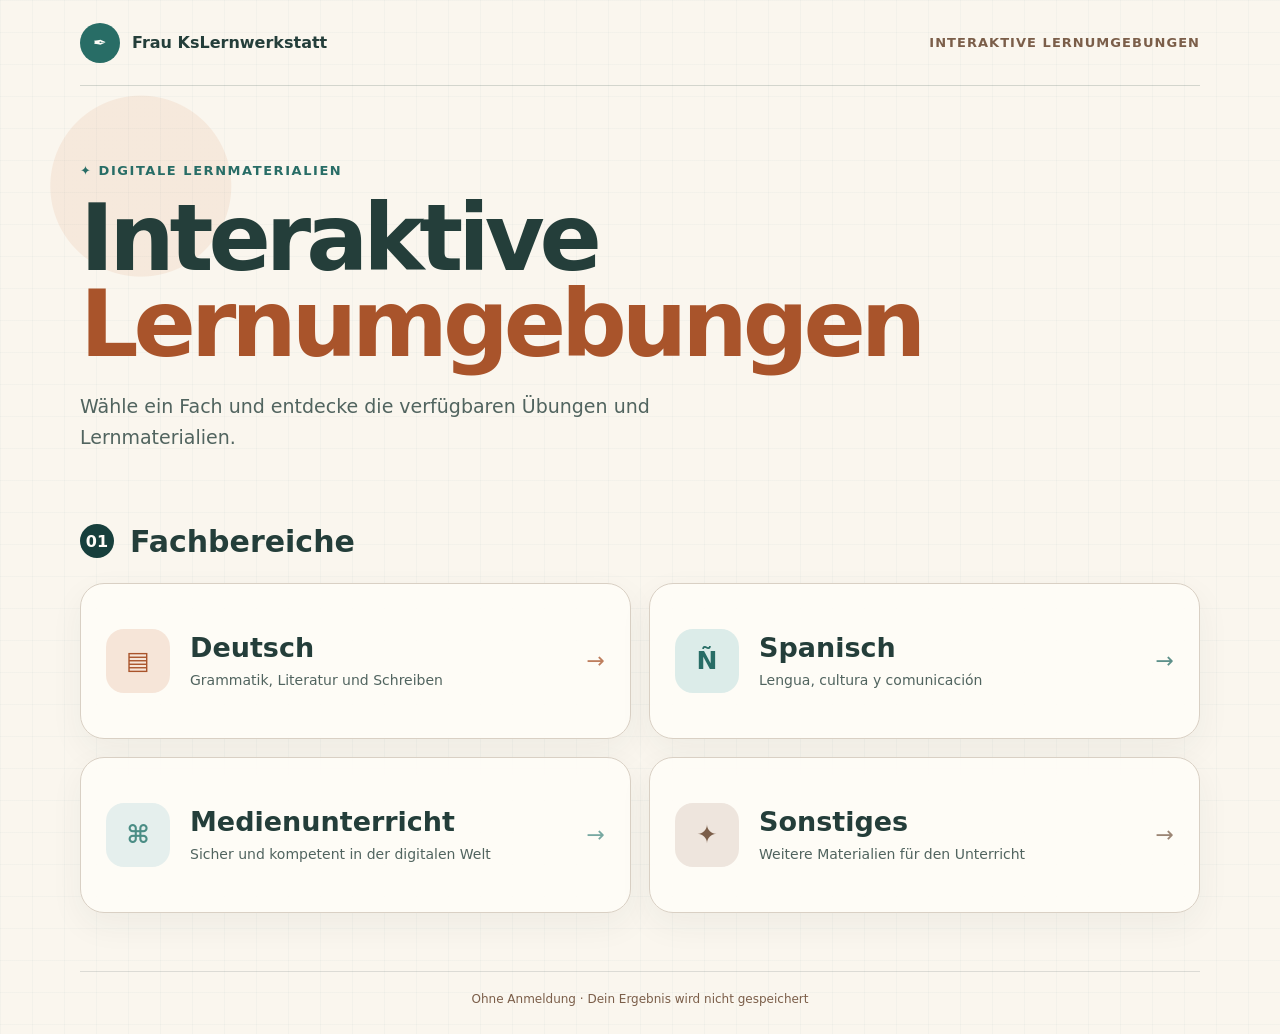
==== index.html @ 8bdb281b "Update description and brand button text in index.html" ====
<!doctype html>
<html lang="de">
<head>
  <meta charset="utf-8">
  <meta name="viewport" content="width=device-width,initial-scale=1">
  <meta name="description" content="Interaktive Lernmaterialien für Frau Ks Lernwerkstatt">
  <title>Frau Ks Lernwerkstatt</title>
  <link rel="stylesheet" href="style.css">
  <link rel="stylesheet" href="catalog.css">
</head>
<body>
  <main class="site-shell">
    <header class="topbar">
      <button class="brand brand-button" data-go="home"><span class="brand-mark">✒</span><span>Frau KsLernwerkstatt</span></button>
      <span class="class-label">Interaktive Lernumgebungen</span>
    </header>
    <div id="app"></div>
    <footer>Ohne Anmeldung · Dein Ergebnis wird nicht gespeichert</footer>
  </main>
  <script src="script.js"></script>
</body>
</html>
---- style.css ----
:root {
  --font: system-ui, -apple-system, BlinkMacSystemFont, "Segoe UI", sans-serif;

  --ink: #243e3a;
  --ink-soft: #51645f;
  --paper: #faf6ee;
  --surface: rgba(255, 253, 248, 0.9);
  --line: #d9d0c4;

  --petrol-900: #173f3c;
  --petrol-700: #286d66;
  --petrol-500: #4b8d85;
  --petrol-100: #dcece9;

  --orange-700: #a9542b;
  --orange-500: #d2763f;
  --orange-100: #f6e5d8;

  --brown-800: #5d4636;
  --brown-600: #7b5e49;
  --brown-100: #eee5dd;

  --white: #fffdf8;
  --good: #2f765c;
  --good-soft: #e2f0e8;
  --error: #a5503d;
  --error-soft: #f8e5df;
}

* { box-sizing: border-box; }

body {
  margin: 0;
  background: var(--paper);
  color: var(--ink);
  font-family: var(--font);
}

button, input, textarea, select { font: inherit; }

button {
  transition: transform 0.18s ease, background-color 0.18s ease,
    border-color 0.18s ease, box-shadow 0.18s ease;
}

button:focus-visible,
summary:focus-visible {
  outline: 3px solid rgba(210, 118, 63, 0.42);
  outline-offset: 3px;
}

.site-shell {
  min-height: 100vh;
  background:
    radial-gradient(circle at 11% 18%, rgba(210, 118, 63, 0.1) 0 90px, transparent 91px),
    linear-gradient(rgba(40, 109, 102, 0.03) 1px, transparent 1px),
    linear-gradient(90deg, rgba(40, 109, 102, 0.03) 1px, transparent 1px),
    var(--paper);
  background-size: auto, 32px 32px, 32px 32px, auto;
  display: flex;
  flex-direction: column;
}

.topbar {
  width: min(1120px, calc(100% - 40px));
  margin: auto;
  min-height: 86px;
  display: flex;
  align-items: center;
  justify-content: space-between;
  border-bottom: 1px solid rgba(36, 62, 58, 0.18);
}

.brand {
  display: flex;
  align-items: center;
  gap: 12px;
  color: inherit;
  text-decoration: none;
  font-weight: 800;
}

.brand-mark {
  width: 40px;
  height: 40px;
  display: grid;
  place-items: center;
  border-radius: 50%;
  color: var(--white);
  background: var(--petrol-700);
}

.class-label {
  color: var(--brown-600);
  font-size: 13px;
  font-weight: 800;
  letter-spacing: 0.08em;
  text-transform: uppercase;
}

#app { display: contents; }

.landing {
  width: min(1120px, calc(100% - 40px));
  margin: auto;
  padding: 72px 0 52px;
  display: grid;
  grid-template-columns: 1.15fr 0.85fr;
  gap: 64px;
  align-items: center;
}

.hero h1 {
  margin: 18px 0 24px;
  font-size: clamp(58px, 8vw, 96px);
  font-weight: 780;
  line-height: 0.92;
  letter-spacing: -0.055em;
}

.hero h1 em {
  color: var(--orange-700);
  font-style: normal;
}

.hero > p {
  max-width: 610px;
  margin: 0 0 30px;
  color: var(--ink-soft);
  font-size: 18px;
  line-height: 1.7;
}

.eyebrow {
  color: var(--petrol-700);
  font-size: 13px;
  font-weight: 900;
  letter-spacing: 0.12em;
  text-transform: uppercase;
}

.primary-button {
  min-height: 50px;
  padding: 0 22px;
  border: 0;
  border-radius: 14px;
  background: var(--petrol-700);
  color: var(--white);
  font-weight: 800;
  box-shadow: 0 8px 0 rgba(23, 63, 60, 0.17);
  cursor: pointer;
}

.primary-button:hover {
  background: var(--petrol-900);
  transform: translateY(-2px);
}

.primary-button:disabled {
  opacity: 0.45;
  box-shadow: none;
  cursor: not-allowed;
}

.meta-row {
  display: flex;
  gap: 22px;
  flex-wrap: wrap;
  margin-top: 28px;
  color: var(--brown-600);
  font-size: 13px;
  font-weight: 700;
}

.meta-row span::before {
  content: "✓";
  color: var(--petrol-700);
  margin-right: 6px;
}

.lesson-card {
  position: relative;
  min-height: 440px;
  padding: 36px;
  overflow: hidden;
  border-radius: 34px 34px 110px 34px;
  color: var(--white);
  background: var(--petrol-900);
  box-shadow: 18px 20px 0 rgba(210, 118, 63, 0.14);
  display: flex;
  flex-direction: column;
  justify-content: space-between;
}

.card-number {
  color: #efad7f;
  font-size: 22px;
  font-weight: 700;
}

.animal-seal {
  align-self: center;
  width: 145px;
  height: 145px;
  display: grid;
  place-items: center;
  border: 2px solid #efad7f;
  border-radius: 50%;
  color: #efad7f;
  font-size: 36px;
  font-style: italic;
  font-weight: 750;
  transform: rotate(-8deg);
}

.card-kicker {
  margin: 0 0 8px;
  color: #b8d8d3;
  font-size: 12px;
  font-weight: 800;
  letter-spacing: 0.12em;
  text-transform: uppercase;
}

.lesson-card h2 {
  margin: 0 0 9px;
  font-size: 30px;
  font-weight: 760;
}

.lesson-card p:last-child {
  margin: 0;
  color: #dce8e5;
  line-height: 1.6;
}

.rule-box {
  grid-column: 1 / -1;
  border: 1px solid var(--line);
  border-radius: 18px;
  background: rgba(255, 253, 248, 0.72);
}

.rule-box summary {
  cursor: pointer;
  padding: 20px 24px;
  font-weight: 800;
}

.rule-grid {
  display: grid;
  grid-template-columns: 1fr 1fr;
  gap: 24px;
  padding: 0 24px 24px;
  color: var(--ink-soft);
  line-height: 1.6;
}

.rule-grid p {
  margin: 0;
  padding-left: 18px;
  border-left: 3px solid var(--orange-500);
}

mark { background: var(--orange-100); }

.quiz-wrap,
.result-card {
  width: min(820px, calc(100% - 40px));
  margin: auto;
  padding: 58px 0;
}

.quiz-heading {
  display: flex;
  align-items: end;
  justify-content: space-between;
  gap: 20px;
  margin-bottom: 18px;
}

.quiz-heading p {
  margin: 0 0 7px;
  color: var(--petrol-700);
  font-size: 13px;
  font-weight: 900;
  text-transform: uppercase;
}

.quiz-heading h1 {
  margin: 0;
  font-size: clamp(28px, 5vw, 42px);
  font-weight: 760;
}

.score {
  padding: 9px 13px;
  border-radius: 999px;
  background: var(--petrol-100);
  color: var(--petrol-900);
  font-size: 13px;
  font-weight: 800;
}

.progress {
  height: 8px;
  margin-bottom: 26px;
  border-radius: 9px;
  background: #e5dfd6;
  overflow: hidden;
}

.progress span {
  display: block;
  height: 100%;
  background: var(--orange-500);
  transition: width 0.25s;
}

.question-card {
  border: 1px solid var(--line);
  border-radius: 28px;
  padding: clamp(24px, 5vw, 46px);
  background: var(--surface);
  box-shadow: 0 24px 70px rgba(36, 62, 58, 0.08);
}

.infinitive {
  display: inline-block;
  padding: 7px 11px;
  border-radius: 8px;
  background: var(--brown-100);
  color: var(--brown-800);
  font-size: 13px;
}

.sentence {
  margin: 25px 0 30px;
  font-size: clamp(25px, 4vw, 34px);
  font-weight: 650;
  line-height: 1.35;
}

.answer-list {
  display: grid;
  grid-template-columns: repeat(3, 1fr);
  gap: 12px;
}

.answer {
  min-height: 64px;
  cursor: pointer;
  border: 2px solid var(--line);
  border-radius: 14px;
  background: var(--white);
  padding: 15px;
  color: var(--ink);
  font-size: 17px;
  font-weight: 750;
}

.answer:hover,
.answer.selected {
  border-color: var(--petrol-700);
  background: var(--petrol-100);
}

.answer.correct {
  border-color: var(--good);
  background: var(--good-soft);
}

.answer.wrong {
  border-color: var(--error);
  background: var(--error-soft);
}

.feedback {
  margin-top: 22px;
  padding: 16px 18px;
  border-radius: 14px;
  display: grid;
  gap: 4px;
  line-height: 1.5;
}

.feedback.good {
  background: var(--good-soft);
  color: #225a46;
}

.feedback.try-again {
  background: var(--error-soft);
  color: #783c30;
}

.feedback span { font-size: 14px; }

.quiz-actions {
  display: flex;
  justify-content: flex-end;
  margin-top: 28px;
}

.result-card {
  text-align: center;
  max-width: 680px;
}

.result-icon {
  width: 86px;
  height: 86px;
  margin: 0 auto 28px;
  display: grid;
  place-items: center;
  border-radius: 50%;
  background: var(--petrol-700);
  color: var(--white);
  font-size: 34px;
}

.result-card h1 {
  margin: 14px 0;
  font-size: clamp(44px, 8vw, 68px);
  font-weight: 780;
}

.result-card > p:not(.eyebrow) {
  max-width: 520px;
  margin: 0 auto;
  color: var(--ink-soft);
  font-size: 18px;
  line-height: 1.6;
}

.score-track {
  display: grid;
  grid-template-columns: repeat(8, 1fr);
  gap: 8px;
  max-width: 460px;
  margin: 32px auto;
}

.score-track span {
  height: 12px;
  border-radius: 999px;
  background: #e3ddd4;
}

.score-track .filled { background: var(--orange-500); }

footer {
  width: min(1120px, calc(100% - 40px));
  margin: auto;
  padding: 20px 0 28px;
  border-top: 1px solid rgba(36, 62, 58, 0.14);
  color: var(--brown-600);
  text-align: center;
  font-size: 12px;
}

@media (max-width: 760px) {
  .class-label { display: none; }
  .landing {
    grid-template-columns: 1fr;
    padding-top: 44px;
    gap: 38px;
  }
  .hero h1 { font-size: clamp(52px, 16vw, 74px); }
  .lesson-card { min-height: 370px; }
  .rule-box { grid-column: auto; }
  .rule-grid { grid-template-columns: 1fr; }
  .quiz-heading { align-items: start; }
  .answer-list { grid-template-columns: 1fr; }
  .question-card { border-radius: 22px; }
}
---- catalog.css ----
.brand-button {
  padding: 0;
  border: 0;
  background: transparent;
  cursor: pointer;
}

.catalog-page {
  width: min(1120px, calc(100% - 40px));
  margin: auto;
  padding: 64px 0 58px;
}

.catalog-hero {
  max-width: 820px;
  margin-bottom: 70px;
}

.catalog-hero h1 {
  margin: 18px 0 22px;
  font-size: clamp(54px, 8vw, 92px);
  font-weight: 780;
  line-height: 0.94;
  letter-spacing: -0.055em;
}

.catalog-hero h1 em {
  color: var(--orange-700);
  font-style: normal;
}

.catalog-hero > p:last-child {
  max-width: 650px;
  color: var(--ink-soft);
  font-size: 19px;
  line-height: 1.65;
}

.catalog-section { margin-top: 36px; }

.section-heading {
  display: flex;
  align-items: center;
  gap: 16px;
  margin-bottom: 24px;
}

.section-heading span {
  display: grid;
  place-items: center;
  width: 34px;
  height: 34px;
  border-radius: 50%;
  background: var(--petrol-900);
  color: var(--white);
  font-weight: 800;
}

.section-heading h2 {
  margin: 0;
  font-size: 30px;
  font-weight: 760;
}

.subject-grid {
  display: grid;
  grid-template-columns: repeat(2, 1fr);
  gap: 18px;
}

.subject-card {
  --subject: var(--petrol-700);
  --subject-soft: var(--petrol-100);
  min-height: 156px;
  width: 100%;
  padding: 25px;
  border: 1px solid var(--line);
  border-radius: 24px;
  background: var(--surface);
  color: var(--ink);
  cursor: pointer;
  display: grid;
  grid-template-columns: auto 1fr auto;
  align-items: center;
  gap: 20px;
  text-align: left;
  box-shadow: 0 12px 34px rgba(36, 62, 58, 0.055);
}

.subject-card:hover {
  transform: translateY(-4px);
  border-color: var(--subject);
  box-shadow: 0 16px 40px rgba(36, 62, 58, 0.1);
}

.subject-icon {
  width: 64px;
  height: 64px;
  display: grid;
  place-items: center;
  border-radius: 18px;
  background: var(--subject-soft);
  color: var(--subject);
  font-size: 25px;
  font-weight: 760;
}

.subject-card strong {
  display: block;
  margin-bottom: 7px;
  font-size: 27px;
  font-weight: 760;
}

.subject-card small {
  color: var(--ink-soft);
  font-size: 14px;
}

.subject-card i {
  color: var(--subject);
  font-size: 22px;
  font-style: normal;
  opacity: 0.75;
}

.subject-card.terracotta {
  --subject: var(--orange-700);
  --subject-soft: var(--orange-100);
}

.subject-card.petrol {
  --subject: var(--petrol-700);
  --subject-soft: var(--petrol-100);
}

.subject-card.petrol-light {
  --subject: var(--petrol-500);
  --subject-soft: #e5efed;
}

.subject-card.brown {
  --subject: var(--brown-600);
  --subject-soft: var(--brown-100);
}

.inner-page { padding-top: 30px; }

.breadcrumbs {
  min-height: 36px;
  display: flex;
  flex-wrap: wrap;
  align-items: center;
  gap: 9px;
  margin-bottom: 28px;
  color: var(--brown-600);
  font-size: 13px;
}

.breadcrumbs button {
  padding: 0;
  border: 0;
  background: transparent;
  color: var(--petrol-700);
  cursor: pointer;
  font-weight: 750;
}

.breadcrumbs b {
  font-weight: 400;
  opacity: 0.5;
}

.breadcrumbs em { font-style: normal; }

.inner-hero {
  min-height: 230px;
  padding: 42px;
  overflow: hidden;
  border-radius: 30px;
  color: var(--white);
  display: flex;
  align-items: center;
  gap: 30px;
}

.inner-hero.terracotta { background: var(--orange-700); }
.inner-hero.petrol { background: var(--petrol-700); }
.inner-hero.petrol-light { background: var(--petrol-500); }
.inner-hero.brown { background: var(--brown-600); }

.inner-hero .eyebrow { color: rgba(255, 253, 248, 0.78); }

.inner-hero h1 {
  margin: 8px 0 10px;
  font-size: clamp(42px, 7vw, 65px);
  font-weight: 780;
}

.inner-hero p:last-child {
  margin: 0;
  color: rgba(255, 253, 248, 0.82);
  font-size: 17px;
}

.inner-icon {
  flex: none;
  width: 90px;
  height: 90px;
  display: grid;
  place-items: center;
  border-radius: 24px;
  background: rgba(255, 253, 248, 0.14);
  font-size: 34px;
  font-weight: 760;
}

.grade-grid {
  display: grid;
  grid-template-columns: repeat(3, 1fr);
  gap: 18px;
}

.grade-card {
  padding: 24px;
  border: 1px solid var(--line);
  border-radius: 22px;
  background: var(--surface);
  color: var(--ink);
  cursor: pointer;
  display: flex;
  align-items: center;
  gap: 20px;
  text-align: left;
}

.grade-card:hover {
  border-color: var(--orange-700);
  transform: translateY(-3px);
}

.grade-number {
  flex: none;
  width: 66px;
  height: 66px;
  display: grid;
  place-items: center;
  border-radius: 18px;
  background: var(--orange-100);
  color: var(--orange-700);
  font-size: 34px;
  font-weight: 780;
}

.grade-card strong,
.material-copy strong {
  display: block;
  font-size: 24px;
  font-weight: 760;
}

.grade-card small {
  display: block;
  margin: 5px 0 12px;
  color: var(--ink-soft);
}

.grade-card i,
.material-copy i {
  color: var(--petrol-700);
  font-size: 13px;
  font-style: normal;
  font-weight: 850;
}

.empty-state {
  min-height: 160px;
  padding: 30px;
  border: 1px dashed #bfb2a4;
  border-radius: 22px;
  background: rgba(255, 253, 248, 0.5);
  display: flex;
  align-items: center;
  gap: 20px;
  color: var(--ink-soft);
}

.empty-state > strong {
  font-size: 38px;
  color: var(--petrol-700);
}

.empty-state h3 {
  margin: 0 0 6px;
  color: var(--ink);
  font-size: 23px;
  font-weight: 760;
}

.empty-state p {
  margin: 0;
  line-height: 1.6;
}

.material-card {
  width: min(690px, 100%);
  padding: 0;
  overflow: hidden;
  border: 1px solid var(--line);
  border-radius: 25px;
  background: var(--white);
  color: var(--ink);
  cursor: pointer;
  display: grid;
  grid-template-columns: 190px 1fr;
  text-align: left;
  box-shadow: 0 16px 45px rgba(36, 62, 58, 0.075);
}

.material-card:hover { transform: translateY(-4px); }

.material-art {
  min-height: 230px;
  display: grid;
  place-items: center;
  background: var(--petrol-900);
  color: #efad7f;
  font-size: 42px;
  font-style: italic;
  font-weight: 780;
  line-height: 1;
  letter-spacing: 0.08em;
}

.material-copy { padding: 28px; }

.material-copy small {
  display: block;
  margin-bottom: 10px;
  color: var(--orange-700);
  font-weight: 850;
  text-transform: uppercase;
}

.material-copy p {
  color: var(--ink-soft);
  line-height: 1.55;
}

.compact-landing {
  width: 100%;
  padding-top: 32px;
}

@media (max-width: 760px) {
  .catalog-page { padding-top: 36px; }
  .catalog-hero { margin-bottom: 44px; }
  .subject-grid,
  .grade-grid { grid-template-columns: 1fr; }
  .subject-card {
    min-height: 128px;
    padding: 20px;
  }
  .inner-hero {
    padding: 28px;
    min-height: 210px;
  }
  .inner-icon {
    width: 68px;
    height: 68px;
  }
  .material-card { grid-template-columns: 1fr; }
  .material-art { min-height: 150px; }
}
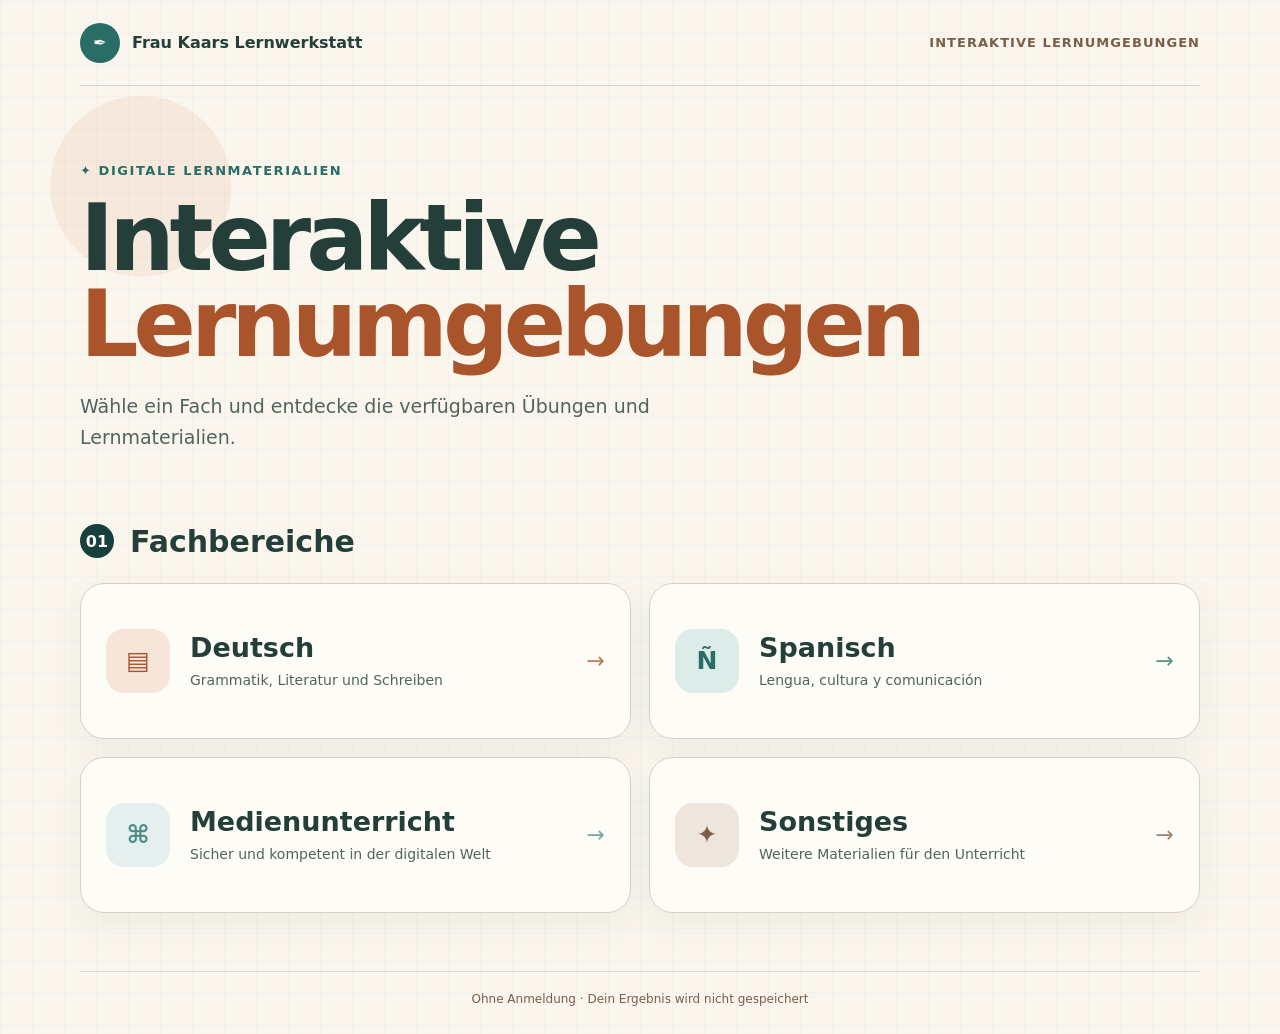
==== commit e27acf01: "Add files via upload" ====
--- a/index.html
+++ b/index.html
@@ -3,15 +3,15 @@
 <head>
   <meta charset="utf-8">
   <meta name="viewport" content="width=device-width,initial-scale=1">
-  <meta name="description" content="Interaktive Lernmaterialien für Frau Ks Lernwerkstatt">
-  <title>Frau Ks Lernwerkstatt</title>
+  <meta name="description" content="Interaktive Lernmaterialien für Frau Kaars Lernwerkstatt">
+  <title>Frau Kaars Lernwerkstatt</title>
   <link rel="stylesheet" href="style.css">
   <link rel="stylesheet" href="catalog.css">
 </head>
 <body>
   <main class="site-shell">
     <header class="topbar">
-      <button class="brand brand-button" data-go="home"><span class="brand-mark">✒</span><span>Frau KsLernwerkstatt</span></button>
+      <button class="brand brand-button" data-go="home"><span class="brand-mark">✒</span><span>Frau Kaars Lernwerkstatt</span></button>
       <span class="class-label">Interaktive Lernumgebungen</span>
     </header>
     <div id="app"></div>
--- a/style.css
+++ b/style.css
@@ -192,6 +192,17 @@
   justify-content: space-between;
 }
 
+.lesson-card.spanish-card {
+  background: var(--petrol-700);
+  box-shadow: 18px 20px 0 rgba(123, 94, 73, 0.14);
+}
+
+.spanish-card .animal-seal {
+  height: 160px;
+  line-height: 1.05;
+  text-align: center;
+}
+
 .card-number {
   color: #efad7f;
   font-size: 22px;
@@ -396,6 +407,111 @@
 
 .feedback span { font-size: 14px; }
 
+.vocabulary-wrap { width: min(940px, calc(100% - 40px)); }
+
+.matching-card { padding: clamp(20px, 4vw, 38px); }
+
+.matching-instruction {
+  display: flex;
+  justify-content: space-between;
+  gap: 18px;
+  align-items: center;
+  margin-bottom: 22px;
+  color: var(--ink-soft);
+  font-size: 14px;
+}
+
+.matching-instruction p { margin: 0; }
+
+.matching-instruction span {
+  flex: none;
+  color: var(--brown-600);
+  font-weight: 800;
+}
+
+.matching-grid {
+  display: grid;
+  grid-template-columns: 1fr 1fr;
+  gap: 20px;
+}
+
+.matching-column {
+  display: grid;
+  align-content: start;
+  gap: 10px;
+}
+
+.matching-column h2 {
+  margin: 0 0 3px;
+  color: var(--petrol-700);
+  font-size: 15px;
+  font-weight: 900;
+  letter-spacing: 0.08em;
+  text-transform: uppercase;
+}
+
+.match-button {
+  min-height: 62px;
+  padding: 12px 15px;
+  border: 2px solid var(--line);
+  border-radius: 14px;
+  background: var(--white);
+  color: var(--ink);
+  cursor: pointer;
+  font-size: 16px;
+  font-weight: 730;
+  line-height: 1.25;
+}
+
+.match-button:hover,
+.match-button.selected {
+  border-color: var(--petrol-700);
+  background: var(--petrol-100);
+  transform: translateY(-1px);
+}
+
+.match-button.matched {
+  border-color: var(--good);
+  background: var(--good-soft);
+  color: #225a46;
+  opacity: 0.72;
+}
+
+.match-feedback {
+  min-height: 50px;
+  margin-top: 22px;
+  padding: 14px 16px;
+  border-radius: 13px;
+  background: var(--brown-100);
+  color: var(--brown-800);
+  font-weight: 750;
+}
+
+.match-feedback.good {
+  background: var(--good-soft);
+  color: #225a46;
+}
+
+.match-feedback.try-again {
+  background: var(--error-soft);
+  color: #783c30;
+}
+
+.round-complete {
+  display: flex;
+  justify-content: space-between;
+  align-items: center;
+  gap: 18px;
+  margin-top: 22px;
+  padding-top: 22px;
+  border-top: 1px solid var(--line);
+}
+
+.round-complete strong {
+  color: var(--good);
+  font-size: 19px;
+}
+
 .quiz-actions {
   display: flex;
   justify-content: flex-end;
@@ -448,6 +564,27 @@
 }
 
 .score-track .filled { background: var(--orange-500); }
+
+.result-stats {
+  display: grid;
+  grid-template-columns: 1fr 1fr;
+  gap: 12px;
+  max-width: 480px;
+  margin: 30px auto;
+}
+
+.result-stats span {
+  padding: 18px;
+  border-radius: 16px;
+  background: var(--petrol-100);
+  color: var(--petrol-900);
+}
+
+.result-stats strong {
+  display: block;
+  margin-bottom: 4px;
+  font-size: 26px;
+}
 
 footer {
   width: min(1120px, calc(100% - 40px));
@@ -473,4 +610,19 @@
   .quiz-heading { align-items: start; }
   .answer-list { grid-template-columns: 1fr; }
   .question-card { border-radius: 22px; }
-}
+  .matching-instruction { align-items: start; }
+  .match-button {
+    min-height: 58px;
+    padding: 10px;
+    font-size: 14px;
+  }
+  .round-complete { align-items: stretch; flex-direction: column; }
+  .result-stats { grid-template-columns: 1fr; }
+}
+
+@media (max-width: 460px) {
+  .matching-grid { gap: 9px; }
+  .matching-card { padding: 16px; }
+  .matching-instruction { display: grid; }
+  .match-button { font-size: 13px; }
+}
--- a/catalog.css
+++ b/catalog.css
@@ -239,6 +239,8 @@
   transform: translateY(-3px);
 }
 
+.grade-card.spanish-grade:hover { border-color: var(--petrol-700); }
+
 .grade-number {
   flex: none;
   width: 66px;
@@ -250,6 +252,11 @@
   color: var(--orange-700);
   font-size: 34px;
   font-weight: 780;
+}
+
+.spanish-grade .grade-number {
+  background: var(--petrol-100);
+  color: var(--petrol-700);
 }
 
 .grade-card strong,
@@ -330,6 +337,12 @@
   font-weight: 780;
   line-height: 1;
   letter-spacing: 0.08em;
+}
+
+.material-art.spanish-art {
+  background: var(--petrol-700);
+  color: var(--white);
+  text-transform: none;
 }
 
 .material-copy { padding: 28px; }
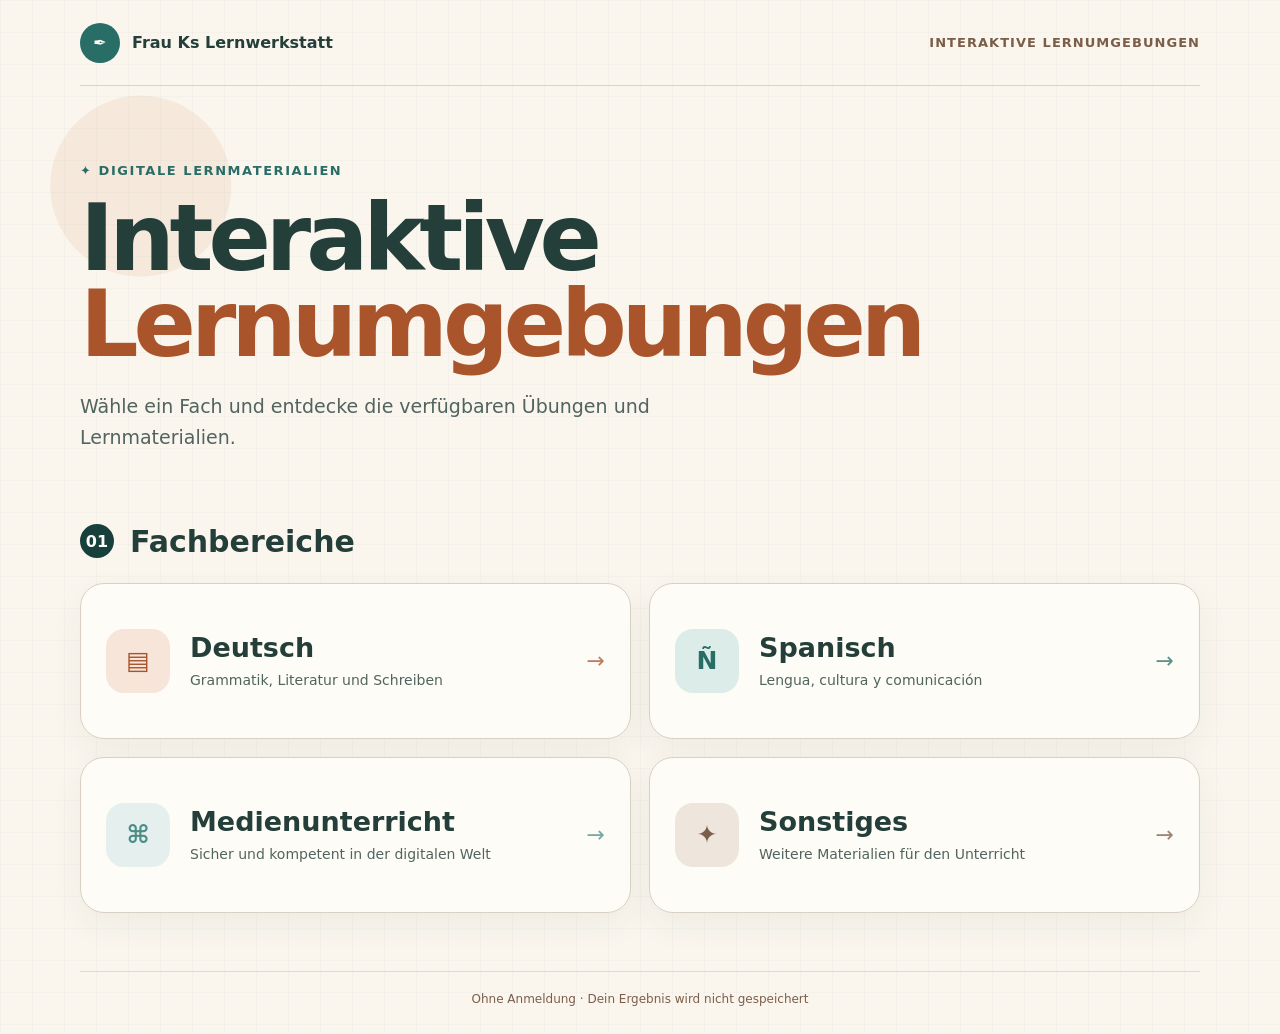
==== commit 96a335cf: "Update title and description for Frau Ks Lernwerkstatt" ====
--- a/index.html
+++ b/index.html
@@ -3,15 +3,15 @@
 <head>
   <meta charset="utf-8">
   <meta name="viewport" content="width=device-width,initial-scale=1">
-  <meta name="description" content="Interaktive Lernmaterialien für Frau Kaars Lernwerkstatt">
-  <title>Frau Kaars Lernwerkstatt</title>
+  <meta name="description" content="Interaktive Lernmaterialien für Frau Ks Lernwerkstatt">
+  <title>Frau Ks Lernwerkstatt</title>
   <link rel="stylesheet" href="style.css">
   <link rel="stylesheet" href="catalog.css">
 </head>
 <body>
   <main class="site-shell">
     <header class="topbar">
-      <button class="brand brand-button" data-go="home"><span class="brand-mark">✒</span><span>Frau Kaars Lernwerkstatt</span></button>
+      <button class="brand brand-button" data-go="home"><span class="brand-mark">✒</span><span>Frau Ks Lernwerkstatt</span></button>
       <span class="class-label">Interaktive Lernumgebungen</span>
     </header>
     <div id="app"></div>
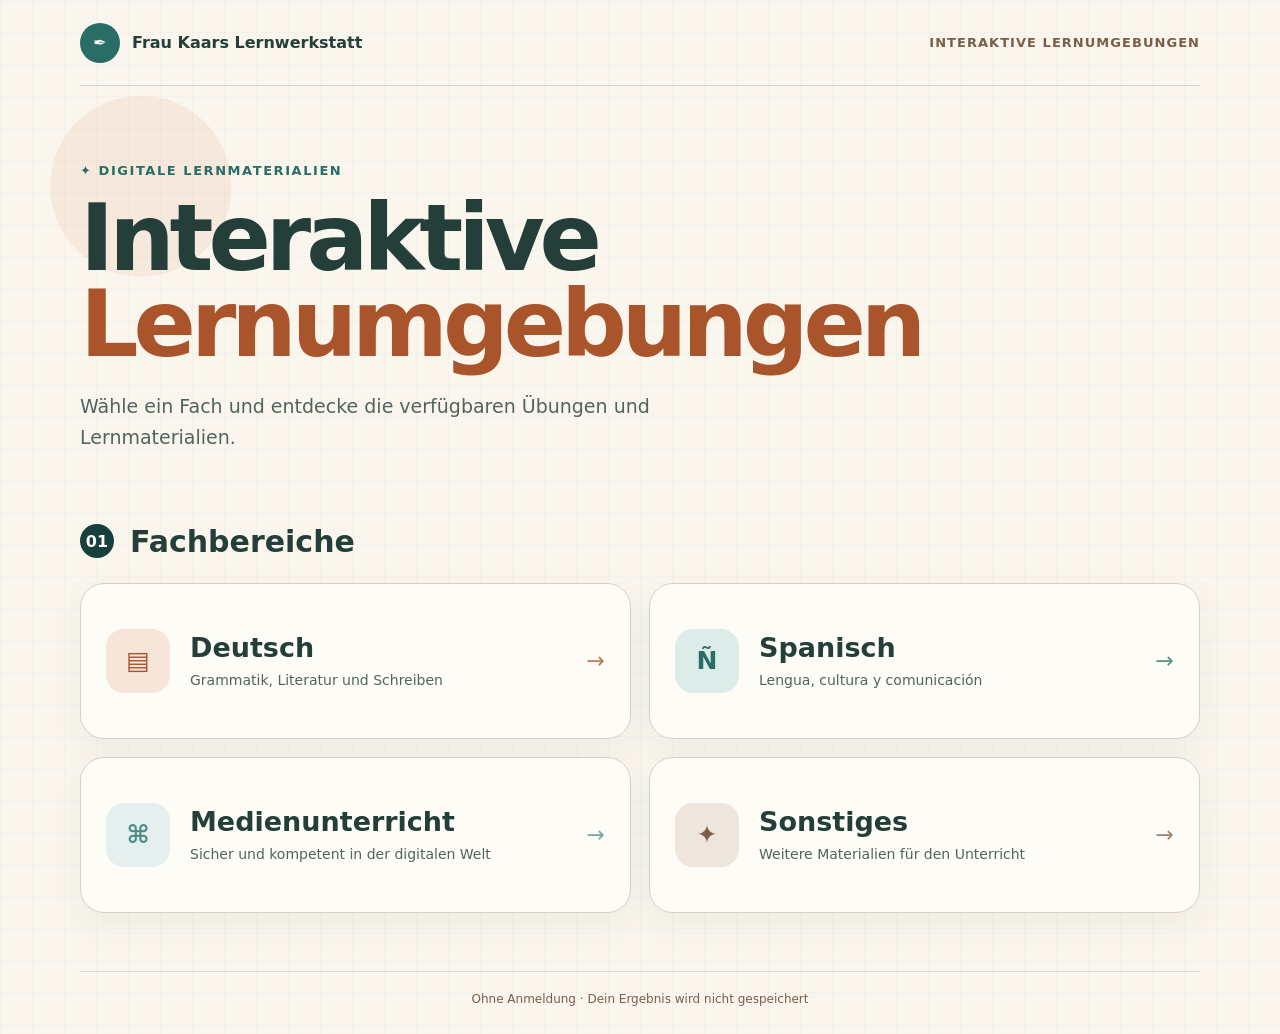
==== commit a07aad97: "Add files via upload" ====
--- a/index.html
+++ b/index.html
@@ -3,15 +3,15 @@
 <head>
   <meta charset="utf-8">
   <meta name="viewport" content="width=device-width,initial-scale=1">
-  <meta name="description" content="Interaktive Lernmaterialien für Frau Ks Lernwerkstatt">
-  <title>Frau Ks Lernwerkstatt</title>
+  <meta name="description" content="Interaktive Lernmaterialien für Frau Kaars Lernwerkstatt">
+  <title>Frau Kaars Lernwerkstatt</title>
   <link rel="stylesheet" href="style.css">
   <link rel="stylesheet" href="catalog.css">
 </head>
 <body>
   <main class="site-shell">
     <header class="topbar">
-      <button class="brand brand-button" data-go="home"><span class="brand-mark">✒</span><span>Frau Ks Lernwerkstatt</span></button>
+      <button class="brand brand-button" data-go="home"><span class="brand-mark">✒</span><span>Frau Kaars Lernwerkstatt</span></button>
       <span class="class-label">Interaktive Lernumgebungen</span>
     </header>
     <div id="app"></div>
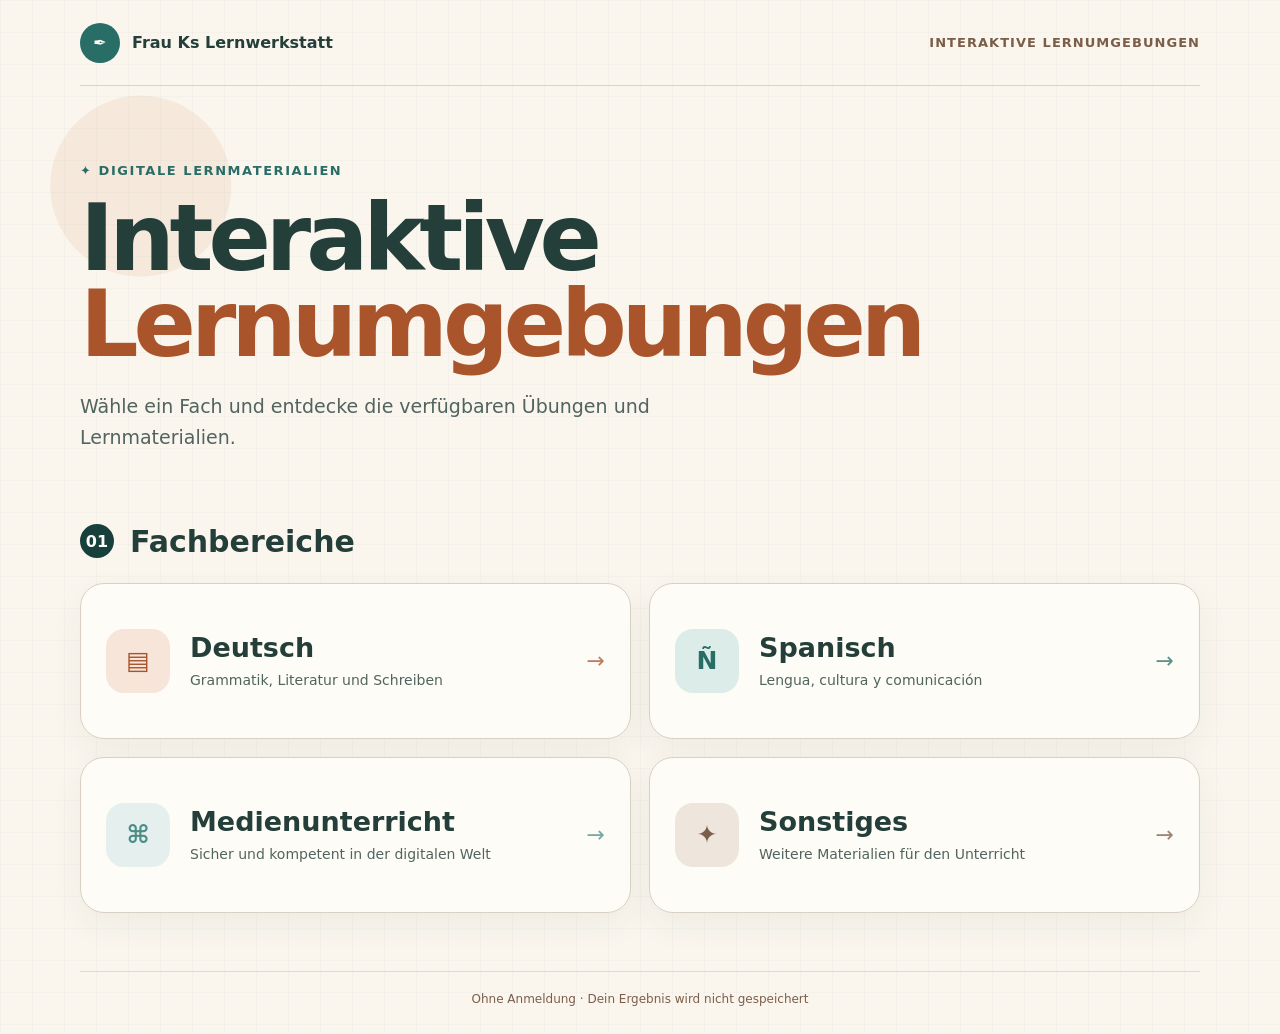
==== commit 812c3639: "Correct name in meta description and button text" ====
--- a/index.html
+++ b/index.html
@@ -3,7 +3,7 @@
 <head>
   <meta charset="utf-8">
   <meta name="viewport" content="width=device-width,initial-scale=1">
-  <meta name="description" content="Interaktive Lernmaterialien für Frau Kaars Lernwerkstatt">
+  <meta name="description" content="Interaktive Lernmaterialien für Frau Ks Lernwerkstatt">
   <title>Frau Kaars Lernwerkstatt</title>
   <link rel="stylesheet" href="style.css">
   <link rel="stylesheet" href="catalog.css">
@@ -11,7 +11,7 @@
 <body>
   <main class="site-shell">
     <header class="topbar">
-      <button class="brand brand-button" data-go="home"><span class="brand-mark">✒</span><span>Frau Kaars Lernwerkstatt</span></button>
+      <button class="brand brand-button" data-go="home"><span class="brand-mark">✒</span><span>Frau Ks Lernwerkstatt</span></button>
       <span class="class-label">Interaktive Lernumgebungen</span>
     </header>
     <div id="app"></div>
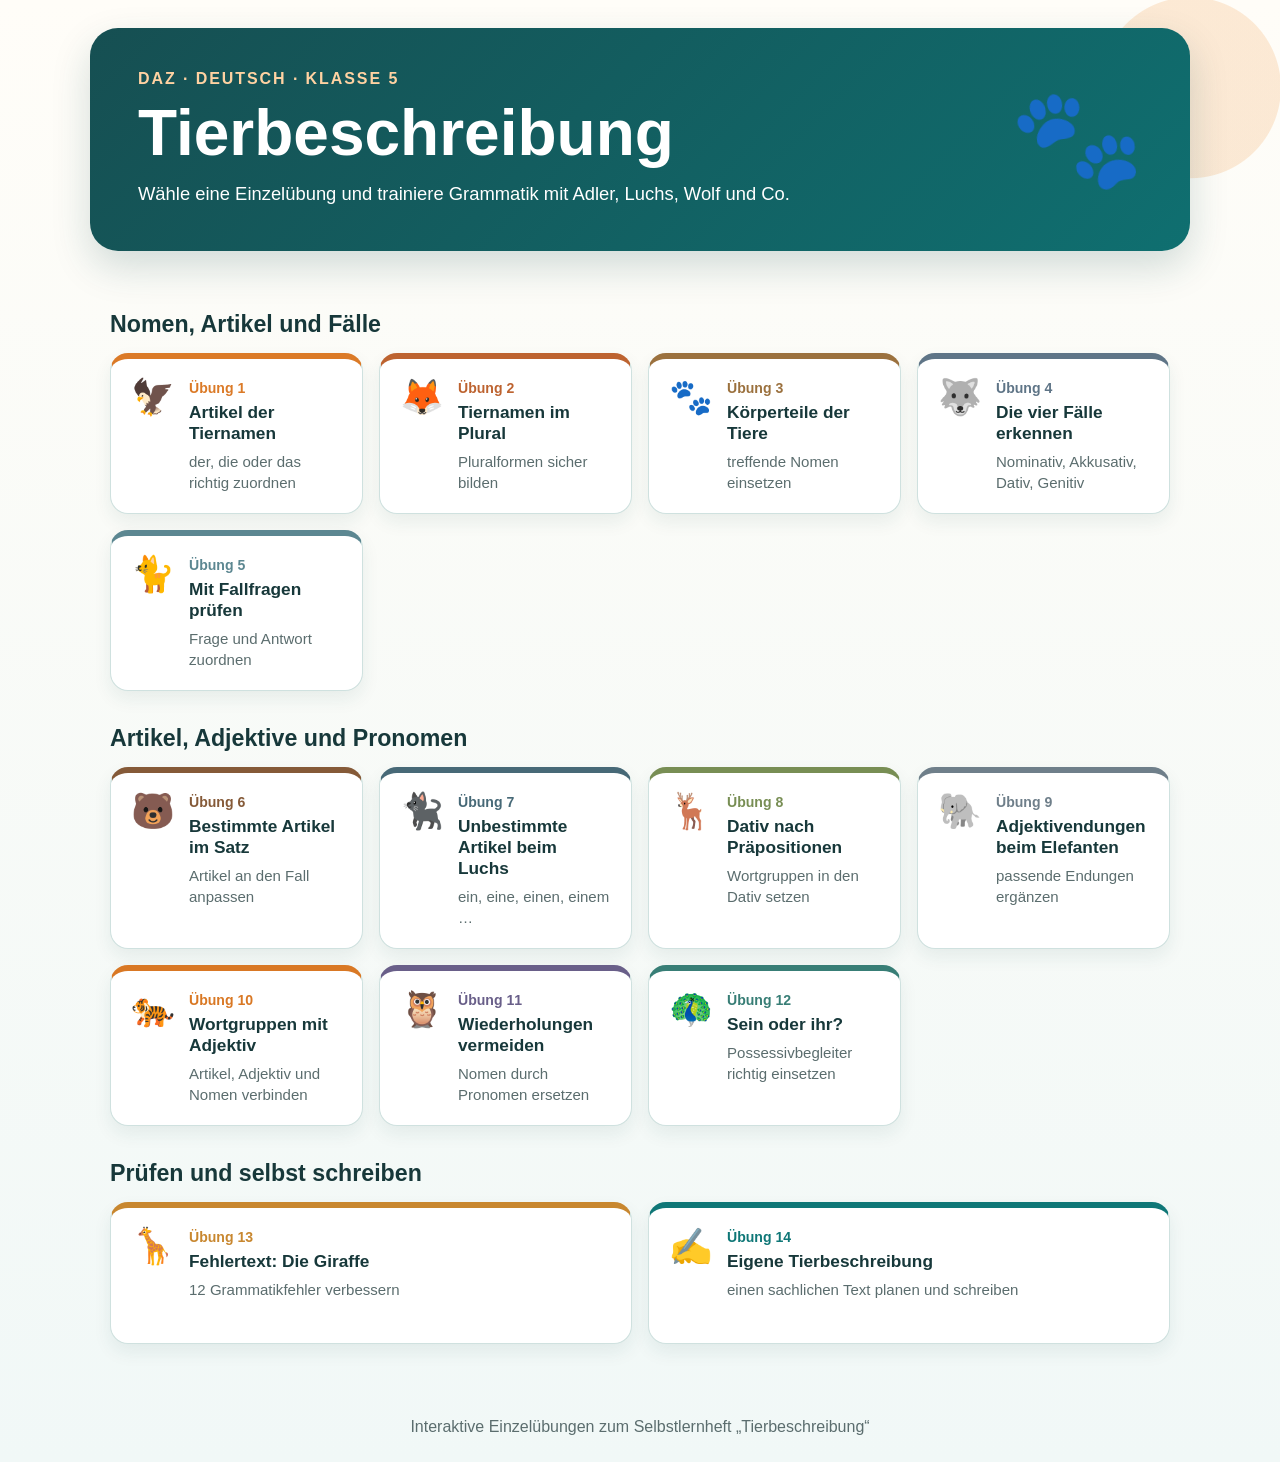
==== commit c0e074c6: "Add files via upload" ====
--- a/index.html
+++ b/index.html
@@ -2,21 +2,35 @@
 <html lang="de">
 <head>
   <meta charset="utf-8">
-  <meta name="viewport" content="width=device-width,initial-scale=1">
-  <meta name="description" content="Interaktive Lernmaterialien für Frau Ks Lernwerkstatt">
-  <title>Frau Kaars Lernwerkstatt</title>
-  <link rel="stylesheet" href="style.css">
-  <link rel="stylesheet" href="catalog.css">
+  <meta name="viewport" content="width=device-width, initial-scale=1">
+  <title>Tierbeschreibung – Grammatiktraining Klasse 5</title>
+  <link rel="stylesheet" href="styles.css">
 </head>
-<body>
-  <main class="site-shell">
-    <header class="topbar">
-      <button class="brand brand-button" data-go="home"><span class="brand-mark">✒</span><span>Frau Ks Lernwerkstatt</span></button>
-      <span class="class-label">Interaktive Lernumgebungen</span>
-    </header>
-    <div id="app"></div>
-    <footer>Ohne Anmeldung · Dein Ergebnis wird nicht gespeichert</footer>
+<body class="overview-page">
+  <header class="hero">
+    <div class="hero__text">
+      <span class="eyebrow">DaZ · Deutsch · Klasse 5</span>
+      <h1>Tierbeschreibung</h1>
+      <p>Wähle eine Einzelübung und trainiere Grammatik mit Adler, Luchs, Wolf und Co.</p>
+    </div>
+    <div class="hero__animal" aria-hidden="true">🐾</div>
+  </header>
+  <main class="overview">
+    <section aria-labelledby="grundlagen">
+      <h2 id="grundlagen">Nomen, Artikel und Fälle</h2>
+      <div class="card-grid" id="cards-1"></div>
+    </section>
+    <section aria-labelledby="formen">
+      <h2 id="formen">Artikel, Adjektive und Pronomen</h2>
+      <div class="card-grid" id="cards-2"></div>
+    </section>
+    <section aria-labelledby="anwenden">
+      <h2 id="anwenden">Prüfen und selbst schreiben</h2>
+      <div class="card-grid" id="cards-3"></div>
+    </section>
   </main>
-  <script src="script.js"></script>
+  <footer>Interaktive Einzelübungen zum Selbstlernheft „Tierbeschreibung“</footer>
+  <script src="app.js"></script>
+  <script>renderOverview();</script>
 </body>
 </html>
--- a/styles.css
+++ b/styles.css
@@ -0,0 +1,184 @@
+:root {
+  --petrol: #0f6f70;
+  --petrol-dark: #164f52;
+  --orange: #ef8f32;
+  --cream: #fffaf1;
+  --ink: #17383a;
+  --muted: #5b6d6e;
+  --line: #cfe1df;
+  --good: #177245;
+  --bad: #b43a32;
+  --card: #ffffff;
+  font-family: Tahoma, Calibri, Arial, sans-serif;
+}
+
+* { box-sizing: border-box; }
+
+body {
+  margin: 0;
+  color: var(--ink);
+  background:
+    radial-gradient(circle at 93% 6%, rgba(239,143,50,.18) 0 90px, transparent 91px),
+    linear-gradient(180deg, #fffdf8, #f1f8f7);
+  min-height: 100vh;
+}
+
+button, select, input, textarea { font: inherit; }
+
+.hero {
+  max-width: 1100px;
+  margin: 28px auto 18px;
+  padding: 42px 48px;
+  display: flex;
+  justify-content: space-between;
+  align-items: center;
+  gap: 28px;
+  color: white;
+  background: linear-gradient(135deg, var(--petrol-dark), var(--petrol));
+  border-radius: 28px;
+  box-shadow: 0 16px 38px rgba(15, 73, 75, .18);
+}
+
+.hero h1 { margin: 8px 0 10px; font-size: clamp(2.2rem, 6vw, 4rem); }
+.hero p { margin: 0; max-width: 680px; font-size: 1.15rem; line-height: 1.55; }
+.hero__animal { font-size: 6.5rem; transform: rotate(-8deg); }
+.eyebrow { text-transform: uppercase; letter-spacing: .12em; font-weight: 700; color: #ffd2a2; }
+
+.overview { max-width: 1100px; margin: auto; padding: 8px 20px 48px; }
+.overview section { margin-top: 34px; }
+.overview h2 { font-size: 1.45rem; margin: 0 0 15px; }
+.card-grid { display: grid; grid-template-columns: repeat(auto-fit, minmax(235px, 1fr)); gap: 16px; }
+
+.exercise-card {
+  --accent: var(--petrol);
+  display: grid;
+  grid-template-columns: auto 1fr;
+  gap: 14px;
+  min-height: 142px;
+  padding: 20px;
+  color: inherit;
+  text-decoration: none;
+  background: var(--card);
+  border: 1px solid var(--line);
+  border-top: 6px solid var(--accent);
+  border-radius: 18px;
+  box-shadow: 0 8px 18px rgba(25, 72, 73, .08);
+  transition: transform .15s ease, box-shadow .15s ease;
+}
+
+.exercise-card:hover, .exercise-card:focus-visible { transform: translateY(-3px); box-shadow: 0 13px 24px rgba(25,72,73,.14); outline: none; }
+.card-icon { font-size: 2.2rem; line-height: 1; }
+.card-number { color: var(--accent); font-weight: 700; font-size: .88rem; }
+.exercise-card h3 { margin: 5px 0 7px; font-size: 1.08rem; }
+.exercise-card p { margin: 0; color: var(--muted); line-height: 1.4; font-size: .94rem; }
+
+.topbar {
+  min-height: 68px;
+  padding: 14px max(20px, calc((100vw - 960px) / 2));
+  display: flex;
+  align-items: center;
+  justify-content: space-between;
+  gap: 20px;
+  background: var(--petrol-dark);
+  color: white;
+}
+.back-link { color: white; text-decoration: none; font-weight: 700; }
+.back-link:hover { text-decoration: underline; }
+.topbar__label { color: #cce8e7; }
+
+.exercise-shell { max-width: 960px; margin: 34px auto; padding: 0 20px 50px; }
+.exercise-head {
+  --accent: var(--orange);
+  display: grid;
+  grid-template-columns: 1fr auto;
+  gap: 24px;
+  padding: 30px 34px;
+  border-radius: 24px 24px 0 0;
+  color: white;
+  background: linear-gradient(125deg, var(--petrol-dark), var(--petrol));
+  border-bottom: 8px solid var(--accent);
+}
+.exercise-head h1 { margin: 6px 0 8px; font-size: clamp(1.65rem, 4vw, 2.5rem); }
+.exercise-head p { margin: 0; color: #e1f3f2; line-height: 1.5; }
+.exercise-head__icon { font-size: 4.7rem; align-self: center; }
+.exercise-number { color: #ffd3a8; font-weight: 700; text-transform: uppercase; letter-spacing: .08em; font-size: .85rem; }
+
+.exercise-body {
+  padding: 28px 34px 34px;
+  background: white;
+  border: 1px solid var(--line);
+  border-top: 0;
+  border-radius: 0 0 24px 24px;
+  box-shadow: 0 14px 34px rgba(17, 70, 72, .12);
+}
+
+.instruction { padding: 15px 18px; margin: 0 0 24px; background: #fff4e8; border-left: 5px solid var(--orange); border-radius: 10px; line-height: 1.5; }
+.question-list { display: grid; gap: 15px; }
+.question {
+  padding: 17px 18px;
+  background: #f7fbfa;
+  border: 1px solid var(--line);
+  border-radius: 13px;
+}
+.question label, .question legend { display: block; font-weight: 700; line-height: 1.5; margin-bottom: 10px; }
+.question-number { display: inline-grid; place-items: center; width: 27px; height: 27px; margin-right: 8px; border-radius: 50%; background: var(--petrol); color: white; font-size: .84rem; }
+.question select, .question input[type="text"] {
+  min-width: min(100%, 260px);
+  max-width: 100%;
+  padding: 11px 12px;
+  border: 2px solid #aacbc8;
+  border-radius: 9px;
+  background: white;
+  color: var(--ink);
+}
+.question input.long-input { width: min(100%, 590px); }
+.question select:focus, .question input:focus, textarea:focus { outline: 3px solid rgba(239,143,50,.25); border-color: var(--orange); }
+.question.correct { border-color: #69b58d; background: #f0faf5; }
+.question.incorrect { border-color: #e19a94; background: #fff5f4; }
+.feedback { margin: 9px 0 0; font-weight: 700; min-height: 1.25em; }
+.correct .feedback { color: var(--good); }
+.incorrect .feedback { color: var(--bad); }
+.inline-gap { display: inline-flex; align-items: center; flex-wrap: wrap; gap: 8px; }
+
+.actions { display: flex; gap: 12px; flex-wrap: wrap; margin-top: 26px; }
+.btn { border: 0; padding: 12px 19px; border-radius: 10px; cursor: pointer; font-weight: 700; }
+.btn-primary { color: white; background: var(--petrol); }
+.btn-primary:hover { background: var(--petrol-dark); }
+.btn-secondary { color: var(--petrol-dark); background: #dcefed; }
+.btn-link { margin-left: auto; color: var(--petrol-dark); background: transparent; border: 2px solid #a7cac8; text-decoration: none; }
+
+.result {
+  display: none;
+  margin-top: 22px;
+  padding: 18px;
+  border-radius: 12px;
+  font-weight: 700;
+  line-height: 1.5;
+}
+.result.show { display: block; }
+.result.good { background: #e9f8ef; color: var(--good); }
+.result.keep-going { background: #fff0e5; color: #82400a; }
+
+.writing-plan { display: grid; grid-template-columns: repeat(2, 1fr); gap: 13px; margin-bottom: 18px; }
+.plan-field { padding: 14px; border: 1px solid var(--line); border-radius: 12px; background: #f7fbfa; }
+.plan-field label { display: block; margin-bottom: 8px; font-weight: 700; }
+.plan-field input { width: 100%; padding: 10px; border: 2px solid #aacbc8; border-radius: 8px; }
+textarea { width: 100%; min-height: 250px; padding: 15px; border: 2px solid #aacbc8; border-radius: 12px; line-height: 1.55; resize: vertical; }
+.checklist { display: grid; gap: 10px; margin-top: 18px; padding: 18px; background: #fff4e8; border-radius: 12px; }
+.checklist label { display: flex; gap: 10px; align-items: flex-start; }
+
+.error-box { padding: 18px; border-radius: 12px; background: #fff8ef; border: 1px solid #f3cfa8; line-height: 2.5; }
+.error-box select { padding: 8px; margin: 3px; border: 2px solid #aacbc8; border-radius: 8px; }
+.missing { text-align: center; padding: 60px 20px; background: white; border-radius: 20px; }
+footer { text-align: center; padding: 26px; color: var(--muted); }
+
+@media (max-width: 650px) {
+  .hero { margin: 0; border-radius: 0 0 24px 24px; padding: 34px 24px; }
+  .hero__animal { font-size: 4rem; }
+  .exercise-head { padding: 24px 21px; }
+  .exercise-head__icon { font-size: 3.2rem; }
+  .exercise-body { padding: 22px 18px 28px; }
+  .writing-plan { grid-template-columns: 1fr; }
+  .topbar__label { display: none; }
+  .btn-link { margin-left: 0; }
+}
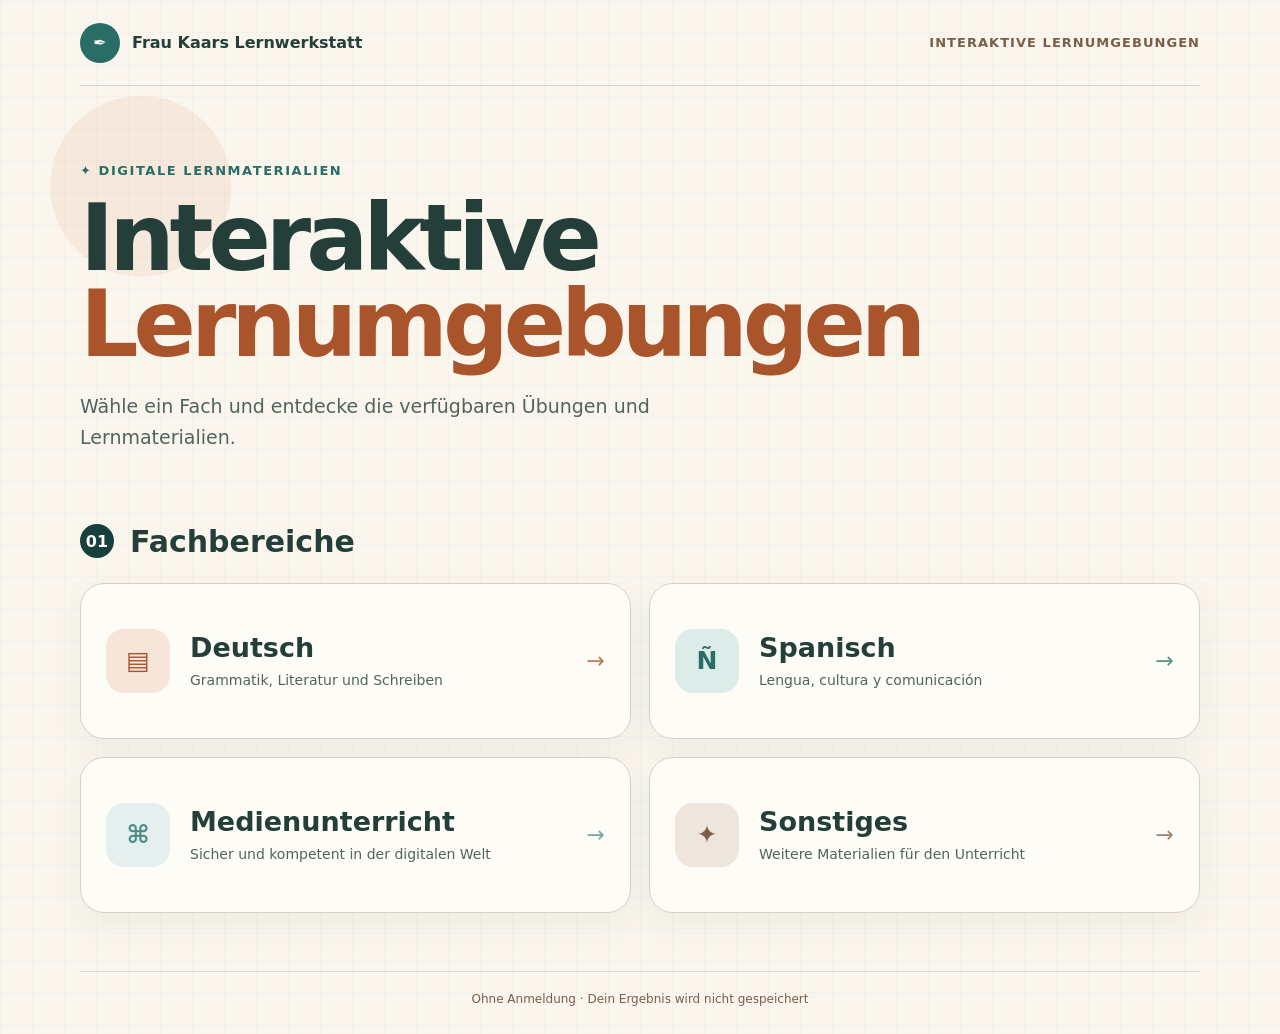
==== commit fcbf6798: "Add files via upload" ====
--- a/index.html
+++ b/index.html
@@ -2,35 +2,21 @@
 <html lang="de">
 <head>
   <meta charset="utf-8">
-  <meta name="viewport" content="width=device-width, initial-scale=1">
-  <title>Tierbeschreibung – Grammatiktraining Klasse 5</title>
-  <link rel="stylesheet" href="styles.css">
+  <meta name="viewport" content="width=device-width,initial-scale=1">
+  <meta name="description" content="Interaktive Lernmaterialien für Frau Kaars Lernwerkstatt">
+  <title>Frau Kaars Lernwerkstatt</title>
+  <link rel="stylesheet" href="style.css">
+  <link rel="stylesheet" href="catalog.css">
 </head>
-<body class="overview-page">
-  <header class="hero">
-    <div class="hero__text">
-      <span class="eyebrow">DaZ · Deutsch · Klasse 5</span>
-      <h1>Tierbeschreibung</h1>
-      <p>Wähle eine Einzelübung und trainiere Grammatik mit Adler, Luchs, Wolf und Co.</p>
-    </div>
-    <div class="hero__animal" aria-hidden="true">🐾</div>
-  </header>
-  <main class="overview">
-    <section aria-labelledby="grundlagen">
-      <h2 id="grundlagen">Nomen, Artikel und Fälle</h2>
-      <div class="card-grid" id="cards-1"></div>
-    </section>
-    <section aria-labelledby="formen">
-      <h2 id="formen">Artikel, Adjektive und Pronomen</h2>
-      <div class="card-grid" id="cards-2"></div>
-    </section>
-    <section aria-labelledby="anwenden">
-      <h2 id="anwenden">Prüfen und selbst schreiben</h2>
-      <div class="card-grid" id="cards-3"></div>
-    </section>
+<body>
+  <main class="site-shell">
+    <header class="topbar">
+      <button class="brand brand-button" data-go="home"><span class="brand-mark">✒</span><span>Frau Kaars Lernwerkstatt</span></button>
+      <span class="class-label">Interaktive Lernumgebungen</span>
+    </header>
+    <div id="app"></div>
+    <footer>Ohne Anmeldung · Dein Ergebnis wird nicht gespeichert</footer>
   </main>
-  <footer>Interaktive Einzelübungen zum Selbstlernheft „Tierbeschreibung“</footer>
-  <script src="app.js"></script>
-  <script>renderOverview();</script>
+  <script src="script.js"></script>
 </body>
 </html>
--- a/style.css
+++ b/style.css
@@ -0,0 +1,628 @@
+:root {
+  --font: system-ui, -apple-system, BlinkMacSystemFont, "Segoe UI", sans-serif;
+
+  --ink: #243e3a;
+  --ink-soft: #51645f;
+  --paper: #faf6ee;
+  --surface: rgba(255, 253, 248, 0.9);
+  --line: #d9d0c4;
+
+  --petrol-900: #173f3c;
+  --petrol-700: #286d66;
+  --petrol-500: #4b8d85;
+  --petrol-100: #dcece9;
+
+  --orange-700: #a9542b;
+  --orange-500: #d2763f;
+  --orange-100: #f6e5d8;
+
+  --brown-800: #5d4636;
+  --brown-600: #7b5e49;
+  --brown-100: #eee5dd;
+
+  --white: #fffdf8;
+  --good: #2f765c;
+  --good-soft: #e2f0e8;
+  --error: #a5503d;
+  --error-soft: #f8e5df;
+}
+
+* { box-sizing: border-box; }
+
+body {
+  margin: 0;
+  background: var(--paper);
+  color: var(--ink);
+  font-family: var(--font);
+}
+
+button, input, textarea, select { font: inherit; }
+
+button {
+  transition: transform 0.18s ease, background-color 0.18s ease,
+    border-color 0.18s ease, box-shadow 0.18s ease;
+}
+
+button:focus-visible,
+summary:focus-visible {
+  outline: 3px solid rgba(210, 118, 63, 0.42);
+  outline-offset: 3px;
+}
+
+.site-shell {
+  min-height: 100vh;
+  background:
+    radial-gradient(circle at 11% 18%, rgba(210, 118, 63, 0.1) 0 90px, transparent 91px),
+    linear-gradient(rgba(40, 109, 102, 0.03) 1px, transparent 1px),
+    linear-gradient(90deg, rgba(40, 109, 102, 0.03) 1px, transparent 1px),
+    var(--paper);
+  background-size: auto, 32px 32px, 32px 32px, auto;
+  display: flex;
+  flex-direction: column;
+}
+
+.topbar {
+  width: min(1120px, calc(100% - 40px));
+  margin: auto;
+  min-height: 86px;
+  display: flex;
+  align-items: center;
+  justify-content: space-between;
+  border-bottom: 1px solid rgba(36, 62, 58, 0.18);
+}
+
+.brand {
+  display: flex;
+  align-items: center;
+  gap: 12px;
+  color: inherit;
+  text-decoration: none;
+  font-weight: 800;
+}
+
+.brand-mark {
+  width: 40px;
+  height: 40px;
+  display: grid;
+  place-items: center;
+  border-radius: 50%;
+  color: var(--white);
+  background: var(--petrol-700);
+}
+
+.class-label {
+  color: var(--brown-600);
+  font-size: 13px;
+  font-weight: 800;
+  letter-spacing: 0.08em;
+  text-transform: uppercase;
+}
+
+#app { display: contents; }
+
+.landing {
+  width: min(1120px, calc(100% - 40px));
+  margin: auto;
+  padding: 72px 0 52px;
+  display: grid;
+  grid-template-columns: 1.15fr 0.85fr;
+  gap: 64px;
+  align-items: center;
+}
+
+.hero h1 {
+  margin: 18px 0 24px;
+  font-size: clamp(58px, 8vw, 96px);
+  font-weight: 780;
+  line-height: 0.92;
+  letter-spacing: -0.055em;
+}
+
+.hero h1 em {
+  color: var(--orange-700);
+  font-style: normal;
+}
+
+.hero > p {
+  max-width: 610px;
+  margin: 0 0 30px;
+  color: var(--ink-soft);
+  font-size: 18px;
+  line-height: 1.7;
+}
+
+.eyebrow {
+  color: var(--petrol-700);
+  font-size: 13px;
+  font-weight: 900;
+  letter-spacing: 0.12em;
+  text-transform: uppercase;
+}
+
+.primary-button {
+  min-height: 50px;
+  padding: 0 22px;
+  border: 0;
+  border-radius: 14px;
+  background: var(--petrol-700);
+  color: var(--white);
+  font-weight: 800;
+  box-shadow: 0 8px 0 rgba(23, 63, 60, 0.17);
+  cursor: pointer;
+}
+
+.primary-button:hover {
+  background: var(--petrol-900);
+  transform: translateY(-2px);
+}
+
+.primary-button:disabled {
+  opacity: 0.45;
+  box-shadow: none;
+  cursor: not-allowed;
+}
+
+.meta-row {
+  display: flex;
+  gap: 22px;
+  flex-wrap: wrap;
+  margin-top: 28px;
+  color: var(--brown-600);
+  font-size: 13px;
+  font-weight: 700;
+}
+
+.meta-row span::before {
+  content: "✓";
+  color: var(--petrol-700);
+  margin-right: 6px;
+}
+
+.lesson-card {
+  position: relative;
+  min-height: 440px;
+  padding: 36px;
+  overflow: hidden;
+  border-radius: 34px 34px 110px 34px;
+  color: var(--white);
+  background: var(--petrol-900);
+  box-shadow: 18px 20px 0 rgba(210, 118, 63, 0.14);
+  display: flex;
+  flex-direction: column;
+  justify-content: space-between;
+}
+
+.lesson-card.spanish-card {
+  background: var(--petrol-700);
+  box-shadow: 18px 20px 0 rgba(123, 94, 73, 0.14);
+}
+
+.spanish-card .animal-seal {
+  height: 160px;
+  line-height: 1.05;
+  text-align: center;
+}
+
+.card-number {
+  color: #efad7f;
+  font-size: 22px;
+  font-weight: 700;
+}
+
+.animal-seal {
+  align-self: center;
+  width: 145px;
+  height: 145px;
+  display: grid;
+  place-items: center;
+  border: 2px solid #efad7f;
+  border-radius: 50%;
+  color: #efad7f;
+  font-size: 36px;
+  font-style: italic;
+  font-weight: 750;
+  transform: rotate(-8deg);
+}
+
+.card-kicker {
+  margin: 0 0 8px;
+  color: #b8d8d3;
+  font-size: 12px;
+  font-weight: 800;
+  letter-spacing: 0.12em;
+  text-transform: uppercase;
+}
+
+.lesson-card h2 {
+  margin: 0 0 9px;
+  font-size: 30px;
+  font-weight: 760;
+}
+
+.lesson-card p:last-child {
+  margin: 0;
+  color: #dce8e5;
+  line-height: 1.6;
+}
+
+.rule-box {
+  grid-column: 1 / -1;
+  border: 1px solid var(--line);
+  border-radius: 18px;
+  background: rgba(255, 253, 248, 0.72);
+}
+
+.rule-box summary {
+  cursor: pointer;
+  padding: 20px 24px;
+  font-weight: 800;
+}
+
+.rule-grid {
+  display: grid;
+  grid-template-columns: 1fr 1fr;
+  gap: 24px;
+  padding: 0 24px 24px;
+  color: var(--ink-soft);
+  line-height: 1.6;
+}
+
+.rule-grid p {
+  margin: 0;
+  padding-left: 18px;
+  border-left: 3px solid var(--orange-500);
+}
+
+mark { background: var(--orange-100); }
+
+.quiz-wrap,
+.result-card {
+  width: min(820px, calc(100% - 40px));
+  margin: auto;
+  padding: 58px 0;
+}
+
+.quiz-heading {
+  display: flex;
+  align-items: end;
+  justify-content: space-between;
+  gap: 20px;
+  margin-bottom: 18px;
+}
+
+.quiz-heading p {
+  margin: 0 0 7px;
+  color: var(--petrol-700);
+  font-size: 13px;
+  font-weight: 900;
+  text-transform: uppercase;
+}
+
+.quiz-heading h1 {
+  margin: 0;
+  font-size: clamp(28px, 5vw, 42px);
+  font-weight: 760;
+}
+
+.score {
+  padding: 9px 13px;
+  border-radius: 999px;
+  background: var(--petrol-100);
+  color: var(--petrol-900);
+  font-size: 13px;
+  font-weight: 800;
+}
+
+.progress {
+  height: 8px;
+  margin-bottom: 26px;
+  border-radius: 9px;
+  background: #e5dfd6;
+  overflow: hidden;
+}
+
+.progress span {
+  display: block;
+  height: 100%;
+  background: var(--orange-500);
+  transition: width 0.25s;
+}
+
+.question-card {
+  border: 1px solid var(--line);
+  border-radius: 28px;
+  padding: clamp(24px, 5vw, 46px);
+  background: var(--surface);
+  box-shadow: 0 24px 70px rgba(36, 62, 58, 0.08);
+}
+
+.infinitive {
+  display: inline-block;
+  padding: 7px 11px;
+  border-radius: 8px;
+  background: var(--brown-100);
+  color: var(--brown-800);
+  font-size: 13px;
+}
+
+.sentence {
+  margin: 25px 0 30px;
+  font-size: clamp(25px, 4vw, 34px);
+  font-weight: 650;
+  line-height: 1.35;
+}
+
+.answer-list {
+  display: grid;
+  grid-template-columns: repeat(3, 1fr);
+  gap: 12px;
+}
+
+.answer {
+  min-height: 64px;
+  cursor: pointer;
+  border: 2px solid var(--line);
+  border-radius: 14px;
+  background: var(--white);
+  padding: 15px;
+  color: var(--ink);
+  font-size: 17px;
+  font-weight: 750;
+}
+
+.answer:hover,
+.answer.selected {
+  border-color: var(--petrol-700);
+  background: var(--petrol-100);
+}
+
+.answer.correct {
+  border-color: var(--good);
+  background: var(--good-soft);
+}
+
+.answer.wrong {
+  border-color: var(--error);
+  background: var(--error-soft);
+}
+
+.feedback {
+  margin-top: 22px;
+  padding: 16px 18px;
+  border-radius: 14px;
+  display: grid;
+  gap: 4px;
+  line-height: 1.5;
+}
+
+.feedback.good {
+  background: var(--good-soft);
+  color: #225a46;
+}
+
+.feedback.try-again {
+  background: var(--error-soft);
+  color: #783c30;
+}
+
+.feedback span { font-size: 14px; }
+
+.vocabulary-wrap { width: min(940px, calc(100% - 40px)); }
+
+.matching-card { padding: clamp(20px, 4vw, 38px); }
+
+.matching-instruction {
+  display: flex;
+  justify-content: space-between;
+  gap: 18px;
+  align-items: center;
+  margin-bottom: 22px;
+  color: var(--ink-soft);
+  font-size: 14px;
+}
+
+.matching-instruction p { margin: 0; }
+
+.matching-instruction span {
+  flex: none;
+  color: var(--brown-600);
+  font-weight: 800;
+}
+
+.matching-grid {
+  display: grid;
+  grid-template-columns: 1fr 1fr;
+  gap: 20px;
+}
+
+.matching-column {
+  display: grid;
+  align-content: start;
+  gap: 10px;
+}
+
+.matching-column h2 {
+  margin: 0 0 3px;
+  color: var(--petrol-700);
+  font-size: 15px;
+  font-weight: 900;
+  letter-spacing: 0.08em;
+  text-transform: uppercase;
+}
+
+.match-button {
+  min-height: 62px;
+  padding: 12px 15px;
+  border: 2px solid var(--line);
+  border-radius: 14px;
+  background: var(--white);
+  color: var(--ink);
+  cursor: pointer;
+  font-size: 16px;
+  font-weight: 730;
+  line-height: 1.25;
+}
+
+.match-button:hover,
+.match-button.selected {
+  border-color: var(--petrol-700);
+  background: var(--petrol-100);
+  transform: translateY(-1px);
+}
+
+.match-button.matched {
+  border-color: var(--good);
+  background: var(--good-soft);
+  color: #225a46;
+  opacity: 0.72;
+}
+
+.match-feedback {
+  min-height: 50px;
+  margin-top: 22px;
+  padding: 14px 16px;
+  border-radius: 13px;
+  background: var(--brown-100);
+  color: var(--brown-800);
+  font-weight: 750;
+}
+
+.match-feedback.good {
+  background: var(--good-soft);
+  color: #225a46;
+}
+
+.match-feedback.try-again {
+  background: var(--error-soft);
+  color: #783c30;
+}
+
+.round-complete {
+  display: flex;
+  justify-content: space-between;
+  align-items: center;
+  gap: 18px;
+  margin-top: 22px;
+  padding-top: 22px;
+  border-top: 1px solid var(--line);
+}
+
+.round-complete strong {
+  color: var(--good);
+  font-size: 19px;
+}
+
+.quiz-actions {
+  display: flex;
+  justify-content: flex-end;
+  margin-top: 28px;
+}
+
+.result-card {
+  text-align: center;
+  max-width: 680px;
+}
+
+.result-icon {
+  width: 86px;
+  height: 86px;
+  margin: 0 auto 28px;
+  display: grid;
+  place-items: center;
+  border-radius: 50%;
+  background: var(--petrol-700);
+  color: var(--white);
+  font-size: 34px;
+}
+
+.result-card h1 {
+  margin: 14px 0;
+  font-size: clamp(44px, 8vw, 68px);
+  font-weight: 780;
+}
+
+.result-card > p:not(.eyebrow) {
+  max-width: 520px;
+  margin: 0 auto;
+  color: var(--ink-soft);
+  font-size: 18px;
+  line-height: 1.6;
+}
+
+.score-track {
+  display: grid;
+  grid-template-columns: repeat(8, 1fr);
+  gap: 8px;
+  max-width: 460px;
+  margin: 32px auto;
+}
+
+.score-track span {
+  height: 12px;
+  border-radius: 999px;
+  background: #e3ddd4;
+}
+
+.score-track .filled { background: var(--orange-500); }
+
+.result-stats {
+  display: grid;
+  grid-template-columns: 1fr 1fr;
+  gap: 12px;
+  max-width: 480px;
+  margin: 30px auto;
+}
+
+.result-stats span {
+  padding: 18px;
+  border-radius: 16px;
+  background: var(--petrol-100);
+  color: var(--petrol-900);
+}
+
+.result-stats strong {
+  display: block;
+  margin-bottom: 4px;
+  font-size: 26px;
+}
+
+footer {
+  width: min(1120px, calc(100% - 40px));
+  margin: auto;
+  padding: 20px 0 28px;
+  border-top: 1px solid rgba(36, 62, 58, 0.14);
+  color: var(--brown-600);
+  text-align: center;
+  font-size: 12px;
+}
+
+@media (max-width: 760px) {
+  .class-label { display: none; }
+  .landing {
+    grid-template-columns: 1fr;
+    padding-top: 44px;
+    gap: 38px;
+  }
+  .hero h1 { font-size: clamp(52px, 16vw, 74px); }
+  .lesson-card { min-height: 370px; }
+  .rule-box { grid-column: auto; }
+  .rule-grid { grid-template-columns: 1fr; }
+  .quiz-heading { align-items: start; }
+  .answer-list { grid-template-columns: 1fr; }
+  .question-card { border-radius: 22px; }
+  .matching-instruction { align-items: start; }
+  .match-button {
+    min-height: 58px;
+    padding: 10px;
+    font-size: 14px;
+  }
+  .round-complete { align-items: stretch; flex-direction: column; }
+  .result-stats { grid-template-columns: 1fr; }
+}
+
+@media (max-width: 460px) {
+  .matching-grid { gap: 9px; }
+  .matching-card { padding: 16px; }
+  .matching-instruction { display: grid; }
+  .match-button { font-size: 13px; }
+}
--- a/catalog.css
+++ b/catalog.css
@@ -0,0 +1,388 @@
+.brand-button {
+  padding: 0;
+  border: 0;
+  background: transparent;
+  cursor: pointer;
+}
+
+.catalog-page {
+  width: min(1120px, calc(100% - 40px));
+  margin: auto;
+  padding: 64px 0 58px;
+}
+
+.catalog-hero {
+  max-width: 820px;
+  margin-bottom: 70px;
+}
+
+.catalog-hero h1 {
+  margin: 18px 0 22px;
+  font-size: clamp(54px, 8vw, 92px);
+  font-weight: 780;
+  line-height: 0.94;
+  letter-spacing: -0.055em;
+}
+
+.catalog-hero h1 em {
+  color: var(--orange-700);
+  font-style: normal;
+}
+
+.catalog-hero > p:last-child {
+  max-width: 650px;
+  color: var(--ink-soft);
+  font-size: 19px;
+  line-height: 1.65;
+}
+
+.catalog-section { margin-top: 36px; }
+
+.section-heading {
+  display: flex;
+  align-items: center;
+  gap: 16px;
+  margin-bottom: 24px;
+}
+
+.section-heading span {
+  display: grid;
+  place-items: center;
+  width: 34px;
+  height: 34px;
+  border-radius: 50%;
+  background: var(--petrol-900);
+  color: var(--white);
+  font-weight: 800;
+}
+
+.section-heading h2 {
+  margin: 0;
+  font-size: 30px;
+  font-weight: 760;
+}
+
+.subject-grid {
+  display: grid;
+  grid-template-columns: repeat(2, 1fr);
+  gap: 18px;
+}
+
+.subject-card {
+  --subject: var(--petrol-700);
+  --subject-soft: var(--petrol-100);
+  min-height: 156px;
+  width: 100%;
+  padding: 25px;
+  border: 1px solid var(--line);
+  border-radius: 24px;
+  background: var(--surface);
+  color: var(--ink);
+  cursor: pointer;
+  display: grid;
+  grid-template-columns: auto 1fr auto;
+  align-items: center;
+  gap: 20px;
+  text-align: left;
+  box-shadow: 0 12px 34px rgba(36, 62, 58, 0.055);
+}
+
+.subject-card:hover {
+  transform: translateY(-4px);
+  border-color: var(--subject);
+  box-shadow: 0 16px 40px rgba(36, 62, 58, 0.1);
+}
+
+.subject-icon {
+  width: 64px;
+  height: 64px;
+  display: grid;
+  place-items: center;
+  border-radius: 18px;
+  background: var(--subject-soft);
+  color: var(--subject);
+  font-size: 25px;
+  font-weight: 760;
+}
+
+.subject-card strong {
+  display: block;
+  margin-bottom: 7px;
+  font-size: 27px;
+  font-weight: 760;
+}
+
+.subject-card small {
+  color: var(--ink-soft);
+  font-size: 14px;
+}
+
+.subject-card i {
+  color: var(--subject);
+  font-size: 22px;
+  font-style: normal;
+  opacity: 0.75;
+}
+
+.subject-card.terracotta {
+  --subject: var(--orange-700);
+  --subject-soft: var(--orange-100);
+}
+
+.subject-card.petrol {
+  --subject: var(--petrol-700);
+  --subject-soft: var(--petrol-100);
+}
+
+.subject-card.petrol-light {
+  --subject: var(--petrol-500);
+  --subject-soft: #e5efed;
+}
+
+.subject-card.brown {
+  --subject: var(--brown-600);
+  --subject-soft: var(--brown-100);
+}
+
+.inner-page { padding-top: 30px; }
+
+.breadcrumbs {
+  min-height: 36px;
+  display: flex;
+  flex-wrap: wrap;
+  align-items: center;
+  gap: 9px;
+  margin-bottom: 28px;
+  color: var(--brown-600);
+  font-size: 13px;
+}
+
+.breadcrumbs button {
+  padding: 0;
+  border: 0;
+  background: transparent;
+  color: var(--petrol-700);
+  cursor: pointer;
+  font-weight: 750;
+}
+
+.breadcrumbs b {
+  font-weight: 400;
+  opacity: 0.5;
+}
+
+.breadcrumbs em { font-style: normal; }
+
+.inner-hero {
+  min-height: 230px;
+  padding: 42px;
+  overflow: hidden;
+  border-radius: 30px;
+  color: var(--white);
+  display: flex;
+  align-items: center;
+  gap: 30px;
+}
+
+.inner-hero.terracotta { background: var(--orange-700); }
+.inner-hero.petrol { background: var(--petrol-700); }
+.inner-hero.petrol-light { background: var(--petrol-500); }
+.inner-hero.brown { background: var(--brown-600); }
+
+.inner-hero .eyebrow { color: rgba(255, 253, 248, 0.78); }
+
+.inner-hero h1 {
+  margin: 8px 0 10px;
+  font-size: clamp(42px, 7vw, 65px);
+  font-weight: 780;
+}
+
+.inner-hero p:last-child {
+  margin: 0;
+  color: rgba(255, 253, 248, 0.82);
+  font-size: 17px;
+}
+
+.inner-icon {
+  flex: none;
+  width: 90px;
+  height: 90px;
+  display: grid;
+  place-items: center;
+  border-radius: 24px;
+  background: rgba(255, 253, 248, 0.14);
+  font-size: 34px;
+  font-weight: 760;
+}
+
+.grade-grid {
+  display: grid;
+  grid-template-columns: repeat(3, 1fr);
+  gap: 18px;
+}
+
+.grade-card {
+  padding: 24px;
+  border: 1px solid var(--line);
+  border-radius: 22px;
+  background: var(--surface);
+  color: var(--ink);
+  cursor: pointer;
+  display: flex;
+  align-items: center;
+  gap: 20px;
+  text-align: left;
+}
+
+.grade-card:hover {
+  border-color: var(--orange-700);
+  transform: translateY(-3px);
+}
+
+.grade-card.spanish-grade:hover { border-color: var(--petrol-700); }
+
+.grade-number {
+  flex: none;
+  width: 66px;
+  height: 66px;
+  display: grid;
+  place-items: center;
+  border-radius: 18px;
+  background: var(--orange-100);
+  color: var(--orange-700);
+  font-size: 34px;
+  font-weight: 780;
+}
+
+.spanish-grade .grade-number {
+  background: var(--petrol-100);
+  color: var(--petrol-700);
+}
+
+.grade-card strong,
+.material-copy strong {
+  display: block;
+  font-size: 24px;
+  font-weight: 760;
+}
+
+.grade-card small {
+  display: block;
+  margin: 5px 0 12px;
+  color: var(--ink-soft);
+}
+
+.grade-card i,
+.material-copy i {
+  color: var(--petrol-700);
+  font-size: 13px;
+  font-style: normal;
+  font-weight: 850;
+}
+
+.empty-state {
+  min-height: 160px;
+  padding: 30px;
+  border: 1px dashed #bfb2a4;
+  border-radius: 22px;
+  background: rgba(255, 253, 248, 0.5);
+  display: flex;
+  align-items: center;
+  gap: 20px;
+  color: var(--ink-soft);
+}
+
+.empty-state > strong {
+  font-size: 38px;
+  color: var(--petrol-700);
+}
+
+.empty-state h3 {
+  margin: 0 0 6px;
+  color: var(--ink);
+  font-size: 23px;
+  font-weight: 760;
+}
+
+.empty-state p {
+  margin: 0;
+  line-height: 1.6;
+}
+
+.material-card {
+  width: min(690px, 100%);
+  padding: 0;
+  overflow: hidden;
+  border: 1px solid var(--line);
+  border-radius: 25px;
+  background: var(--white);
+  color: var(--ink);
+  cursor: pointer;
+  display: grid;
+  grid-template-columns: 190px 1fr;
+  text-align: left;
+  box-shadow: 0 16px 45px rgba(36, 62, 58, 0.075);
+  text-decoration: none;
+}
+
+.material-card:hover { transform: translateY(-4px); }
+
+.material-art {
+  min-height: 230px;
+  display: grid;
+  place-items: center;
+  background: var(--petrol-900);
+  color: #efad7f;
+  font-size: 42px;
+  font-style: italic;
+  font-weight: 780;
+  line-height: 1;
+  letter-spacing: 0.08em;
+}
+
+.material-art.spanish-art {
+  background: var(--petrol-700);
+  color: var(--white);
+  text-transform: none;
+}
+
+.material-copy { padding: 28px; }
+
+.material-copy small {
+  display: block;
+  margin-bottom: 10px;
+  color: var(--orange-700);
+  font-weight: 850;
+  text-transform: uppercase;
+}
+
+.material-copy p {
+  color: var(--ink-soft);
+  line-height: 1.55;
+}
+
+.compact-landing {
+  width: 100%;
+  padding-top: 32px;
+}
+
+@media (max-width: 760px) {
+  .catalog-page { padding-top: 36px; }
+  .catalog-hero { margin-bottom: 44px; }
+  .subject-grid,
+  .grade-grid { grid-template-columns: 1fr; }
+  .subject-card {
+    min-height: 128px;
+    padding: 20px;
+  }
+  .inner-hero {
+    padding: 28px;
+    min-height: 210px;
+  }
+  .inner-icon {
+    width: 68px;
+    height: 68px;
+  }
+  .material-card { grid-template-columns: 1fr; }
+  .material-art { min-height: 150px; }
+}
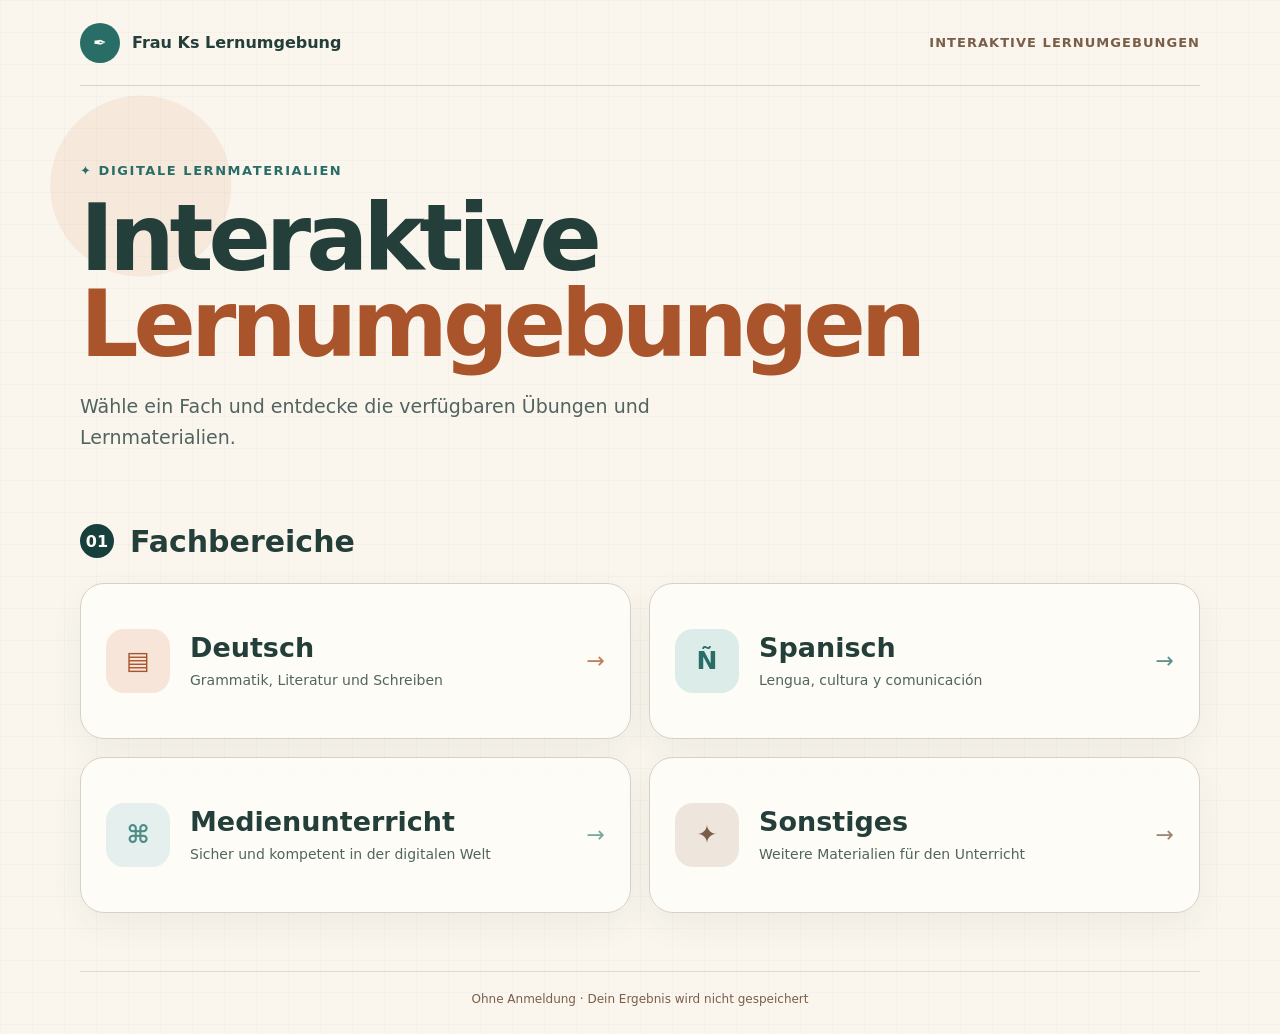
==== commit 82ec7c4b: "Add files via upload" ====
--- a/index.html
+++ b/index.html
@@ -3,15 +3,15 @@
 <head>
   <meta charset="utf-8">
   <meta name="viewport" content="width=device-width,initial-scale=1">
-  <meta name="description" content="Interaktive Lernmaterialien für Frau Kaars Lernwerkstatt">
-  <title>Frau Kaars Lernwerkstatt</title>
+  <meta name="description" content="Interaktive Lernmaterialien für Frau Ks Lernumgebung">
+  <title>Frau Ks Lernumgebung</title>
   <link rel="stylesheet" href="style.css">
   <link rel="stylesheet" href="catalog.css">
 </head>
 <body>
   <main class="site-shell">
     <header class="topbar">
-      <button class="brand brand-button" data-go="home"><span class="brand-mark">✒</span><span>Frau Kaars Lernwerkstatt</span></button>
+      <button class="brand brand-button" data-go="home"><span class="brand-mark">✒</span><span>Frau Ks Lernumgebung</span></button>
       <span class="class-label">Interaktive Lernumgebungen</span>
     </header>
     <div id="app"></div>
